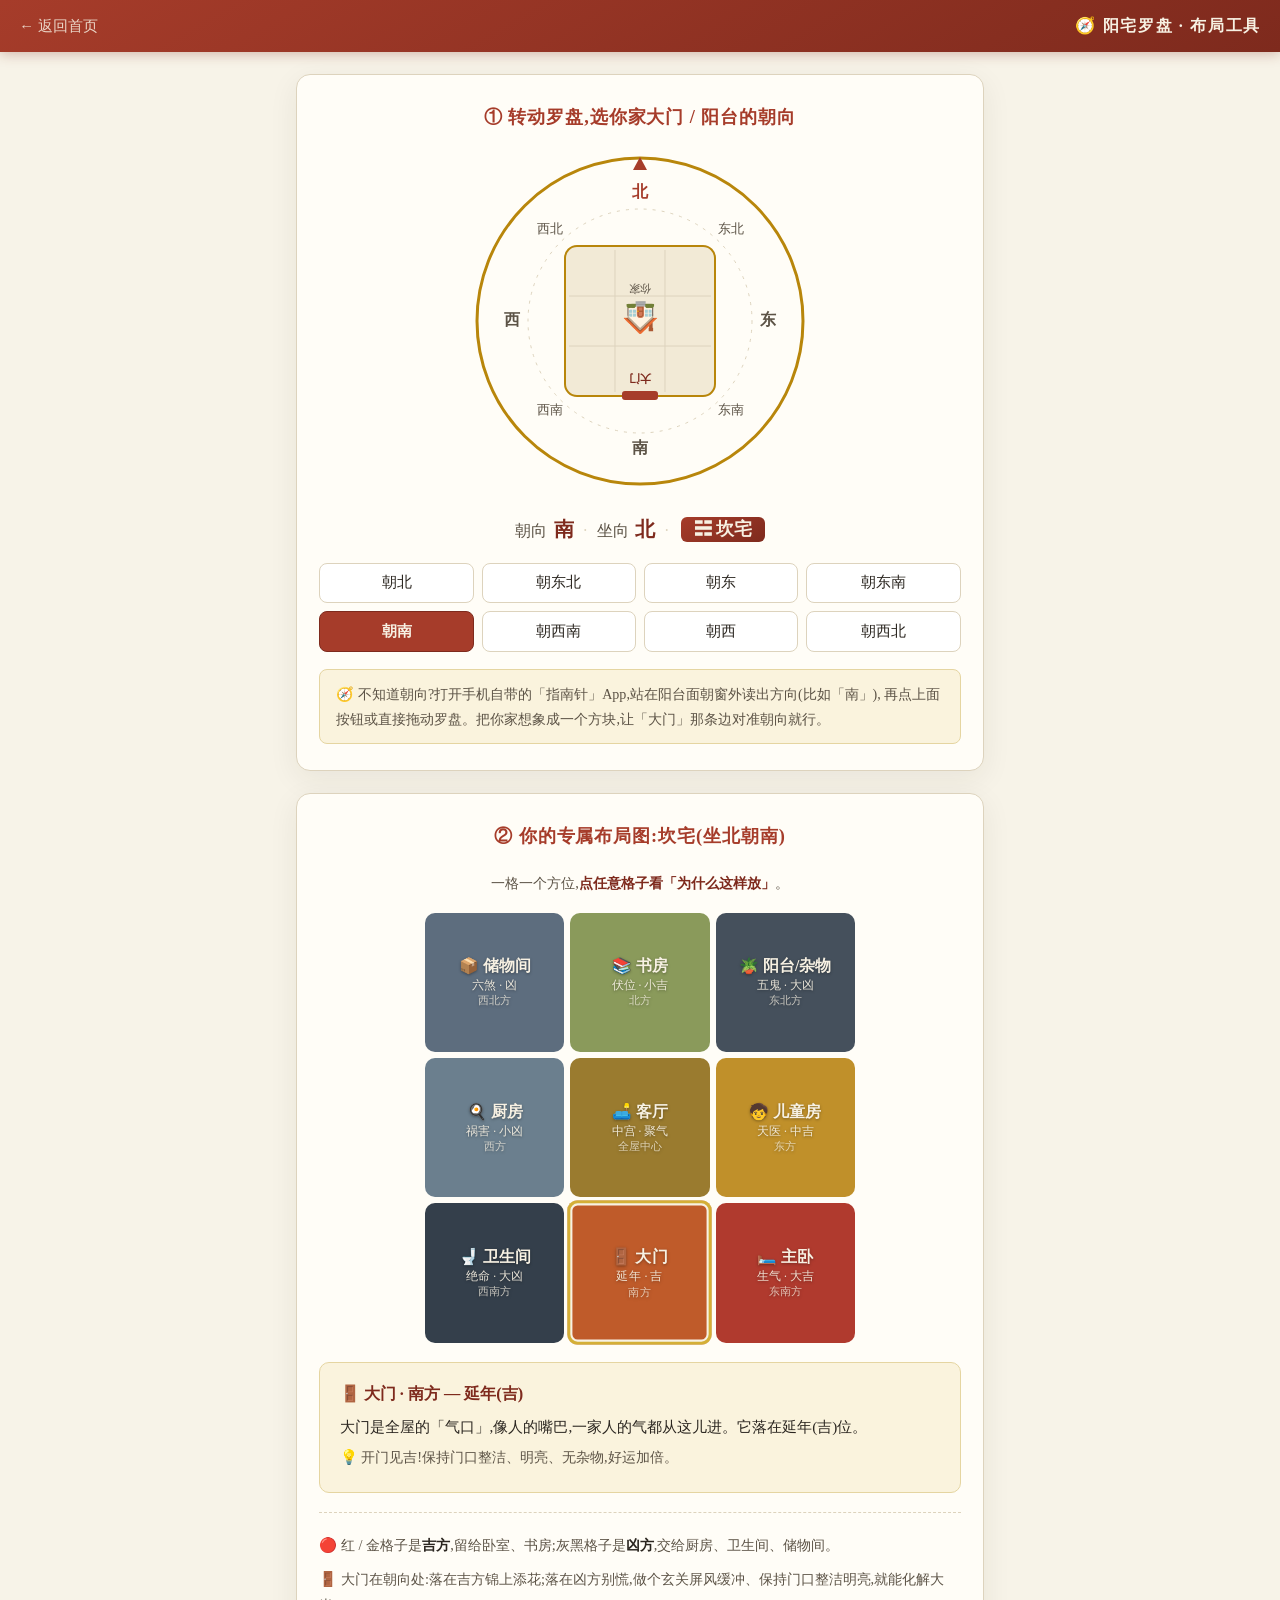
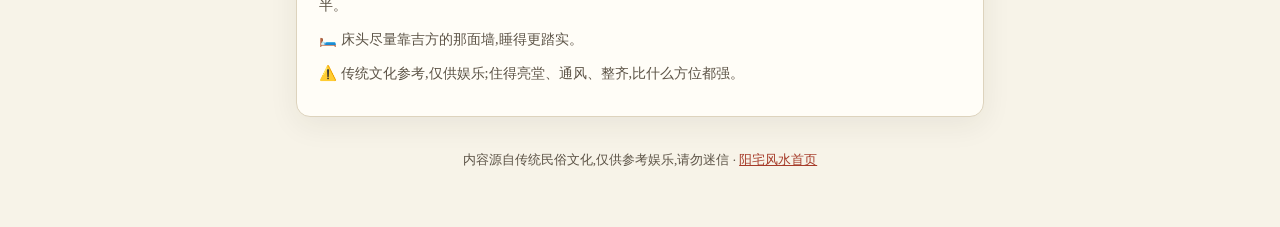
==== luopan.html @ 884d4f6b "新增阳宅罗盘布局工具:拖动罗盘选朝向,生成九宫格布局建议 - luopan.html:可拖拽/按钮选择的 SVG 罗盘,大门标记随方块旋转吸附 45° - 九宫格布局图:主卧/老人房/儿童房/书房占吉" ====
<!DOCTYPE html>
<html lang="zh-CN">
<head>
  <meta charset="UTF-8" />
  <meta name="viewport" content="width=device-width, initial-scale=1.0, viewport-fit=cover" />
  <title>阳宅罗盘 · 选朝向看布局</title>
  <meta name="description" content="像转动真罗盘一样选择你家朝向,自动生成九宫格布局建议:主卧放哪、厨房卫生间放哪,点一点就看懂。传统文化参考,请勿迷信。" />
  <meta name="theme-color" content="#a63c2a" />
  <link rel="manifest" href="manifest.webmanifest" />
  <link rel="icon" href="data:image/svg+xml,%3Csvg xmlns='http://www.w3.org/2000/svg' viewBox='0 0 100 100'%3E%3Ccircle cx='50' cy='50' r='46' fill='%23a63c2a'/%3E%3Ctext x='50' y='66' font-size='52' text-anchor='middle' fill='%23f7f1e3'%3E%E7%BD%97%3C/text%3E%3C/svg%3E" />
  <link rel="stylesheet" href="css/luopan.css" />
</head>
<body>

  <header class="app-top">
    <a class="back" href="index.html">← 返回首页</a>
    <div class="app-title">🧭 阳宅罗盘 · 布局工具</div>
  </header>

  <main class="app-main">

    <!-- 第 1 步:转罗盘 -->
    <section class="app-card">
      <h2 class="app-h2">① 转动罗盘,选你家大门 / 阳台的朝向</h2>
      <div class="dial-wrap" id="dial-wrap">
        <svg id="dial" viewBox="0 0 340 340" aria-label="阳宅罗盘,拖动选择朝向"></svg>
      </div>

      <div class="readout">
        <span class="readout-item">朝向 <b id="facing">南</b></span>
        <span class="readout-sep">·</span>
        <span class="readout-item">坐向 <b id="sitting">北</b></span>
        <span class="readout-sep">·</span>
        <span class="readout-item gua"><b id="gua-name">坎宅</b></span>
      </div>

      <div class="dir-grid" id="dir-grid"></div>

      <p class="app-hint">
        🧭 不知道朝向?打开手机自带的「指南针」App,站在阳台面朝窗外读出方向(比如「南」),
        再点上面按钮或直接拖动罗盘。把你家想象成一个方块,让「大门」那条边对准朝向就行。
      </p>
    </section>

    <!-- 第 2 步:布局建议 -->
    <section class="app-card">
      <h2 class="app-h2">② 你的专属布局图:<span id="layout-title"></span></h2>
      <p class="layout-hint">一格一个方位,<b>点任意格子看「为什么这样放」</b>。</p>
      <div class="layout-grid" id="layout-grid"></div>
      <div class="room-detail" id="room-detail">
        <p class="detail-placeholder">👆 点一下上面的格子,看摆放原因和小技巧。</p>
      </div>
      <ul class="layout-tips">
        <li>🔴 红 / 金格子是<b>吉方</b>,留给卧室、书房;灰黑格子是<b>凶方</b>,交给厨房、卫生间、储物间。</li>
        <li>🚪 大门在朝向处:落在吉方锦上添花;落在凶方别慌,做个玄关屏风缓冲、保持门口整洁明亮,就能化解大半。</li>
        <li>🛏️ 床头尽量靠吉方的那面墙,睡得更踏实。</li>
        <li>⚠️ 传统文化参考,仅供娱乐;住得亮堂、通风、整齐,比什么方位都强。</li>
      </ul>
    </section>

    <p class="app-footer">内容源自传统民俗文化,仅供参考娱乐,请勿迷信 · <a href="index.html">阳宅风水首页</a></p>
  </main>

  <script src="js/luopan.js"></script>
</body>
</html>
---- css/luopan.css ----
/* ========== 阳宅罗盘 · 布局工具 ========== */
:root {
  --paper: #f7f3e8;
  --paper-deep: #efe8d6;
  --ink: #2b2620;
  --ink-soft: #5c5346;
  --red: #a63c2a;
  --red-deep: #7e2a1d;
  --gold: #b8860b;
  --gold-soft: #d4af37;
  --gold-bg: #faf3dd;
  --gold-line: #e5d5a1;
  --line: #ddd3bd;
  --serif: "Noto Serif SC", "Songti SC", "STSong", "SimSun", "Source Han Serif SC", serif;
}

* { margin: 0; padding: 0; box-sizing: border-box; }

body {
  font-family: var(--serif);
  color: var(--ink);
  background: var(--paper);
  line-height: 1.8;
  -webkit-font-smoothing: antialiased;
  min-height: 100vh;
}

/* ---------- 顶栏 ---------- */
.app-top {
  position: sticky;
  top: 0;
  z-index: 50;
  display: flex;
  align-items: center;
  justify-content: space-between;
  gap: 1rem;
  padding: 0.7rem 1.2rem;
  background: linear-gradient(150deg, var(--red), var(--red-deep));
  color: #f7f1e3;
  box-shadow: 0 2px 12px rgba(126, 42, 29, 0.3);
}

.app-top .back {
  color: rgba(247, 241, 227, 0.85);
  text-decoration: none;
  font-size: 0.92rem;
  white-space: nowrap;
}

.app-top .back:hover { color: #fff; }

.app-title { font-weight: 700; letter-spacing: 0.1em; font-size: 1.02rem; text-align: center; }

/* ---------- 主体 ---------- */
.app-main {
  max-width: 720px;
  margin: 0 auto;
  padding: 1.4rem 1rem 2.5rem;
}

.app-card {
  background: #fffdf7;
  border: 1px solid var(--line);
  border-radius: 14px;
  padding: 1.6rem 1.4rem;
  margin-bottom: 1.4rem;
  box-shadow: 0 8px 30px rgba(43, 38, 32, 0.07);
}

.app-h2 {
  font-size: 1.15rem;
  color: var(--red);
  letter-spacing: 0.05em;
  margin-bottom: 1.1rem;
  text-align: center;
}

.app-hint {
  margin-top: 1.1rem;
  font-size: 0.88rem;
  color: var(--ink-soft);
  background: var(--gold-bg);
  border: 1px solid var(--gold-line);
  border-radius: 8px;
  padding: 0.7rem 1rem;
}

/* ---------- 罗盘 ---------- */
.dial-wrap {
  display: flex;
  justify-content: center;
  touch-action: none;
  user-select: none;
  -webkit-user-select: none;
}

#dial {
  width: min(340px, 82vw);
  height: auto;
  cursor: grab;
  touch-action: none;
}

#dial:active { cursor: grabbing; }

/* ---------- 读数 ---------- */
.readout {
  display: flex;
  align-items: baseline;
  justify-content: center;
  gap: 0.6rem;
  margin: 1.2rem 0 1rem;
  font-size: 1rem;
  color: var(--ink-soft);
  flex-wrap: wrap;
}

.readout-item b { color: var(--red-deep); font-size: 1.25rem; margin-left: 0.15rem; }
.readout-sep { color: var(--line); }

.readout-item.gua b {
  background: linear-gradient(150deg, var(--red), var(--red-deep));
  color: #f7f1e3;
  font-size: 1.1rem;
  padding: 0.15rem 0.8rem;
  border-radius: 6px;
}

/* ---------- 方向按钮 ---------- */
.dir-grid {
  display: grid;
  grid-template-columns: repeat(4, 1fr);
  gap: 0.5rem;
}

.dir-grid button {
  font-family: var(--serif);
  font-size: 0.95rem;
  padding: 0.55rem 0;
  border: 1px solid var(--line);
  border-radius: 8px;
  background: #fff;
  color: var(--ink);
  cursor: pointer;
  transition: all 0.15s;
}

.dir-grid button:hover { border-color: var(--gold); }

.dir-grid button.active {
  background: var(--red);
  border-color: var(--red-deep);
  color: #f7f1e3;
  font-weight: 700;
}

/* ---------- 布局图 ---------- */
.layout-hint {
  text-align: center;
  font-size: 0.9rem;
  color: var(--ink-soft);
  margin-bottom: 1rem;
}
.layout-hint b { color: var(--red-deep); }

.layout-grid {
  display: grid;
  grid-template-columns: repeat(3, 1fr);
  gap: 6px;
  max-width: 430px;
  margin: 0 auto 1.2rem;
}

.layout-grid .cell {
  aspect-ratio: 1;
  border: none;
  border-radius: 10px;
  color: #f7f1e3;
  font-family: var(--serif);
  display: flex;
  flex-direction: column;
  align-items: center;
  justify-content: center;
  gap: 1px;
  cursor: pointer;
  padding: 0.25rem;
  transition: transform 0.15s, box-shadow 0.15s;
  text-shadow: 0 1px 3px rgba(0, 0, 0, 0.35);
}

.layout-grid .cell:hover { transform: scale(1.04); }

.layout-grid .cell.active {
  box-shadow: inset 0 0 0 3px #f7f1e3, 0 4px 14px rgba(43, 38, 32, 0.25);
  transform: scale(1.04);
}

.layout-grid .cell.door {
  box-shadow: inset 0 0 0 3px var(--gold-soft);
}

.layout-grid .cell.door.active {
  box-shadow: inset 0 0 0 3px var(--gold-soft), inset 0 0 0 5px #f7f1e3;
}

.cell-room { font-weight: 700; font-size: 0.98rem; }
.cell-star { font-size: 0.72rem; opacity: 0.92; }
.cell-dir { font-size: 0.68rem; opacity: 0.75; }

.room-detail {
  background: var(--gold-bg);
  border: 1px solid var(--gold-line);
  border-radius: 10px;
  padding: 1rem 1.2rem;
  min-height: 6.2rem;
  font-size: 0.95rem;
}

.room-detail h4 { color: var(--red-deep); margin-bottom: 0.3rem; font-size: 1.02rem; }
.room-detail p { margin-bottom: 0.3rem; }
.room-detail .detail-tip { color: var(--ink-soft); font-size: 0.9rem; }
.room-detail .detail-placeholder { color: var(--ink-soft); text-align: center; padding-top: 1.6rem; }

.layout-tips {
  list-style: none;
  margin-top: 1.2rem;
  border-top: 1px dashed var(--line);
  padding-top: 1rem;
}

.layout-tips li {
  font-size: 0.9rem;
  color: var(--ink-soft);
  padding: 0.25rem 0;
}

.layout-tips li b { color: var(--ink); }

.app-footer {
  text-align: center;
  font-size: 0.82rem;
  color: var(--ink-soft);
  padding: 0.5rem 0 1rem;
}

.app-footer a { color: var(--red); }

@media (max-width: 480px) {
  .app-card { padding: 1.2rem 1rem; }
  .cell-room { font-size: 0.85rem; }
  .cell-star { font-size: 0.64rem; }
  .dir-grid button { font-size: 0.85rem; }
}
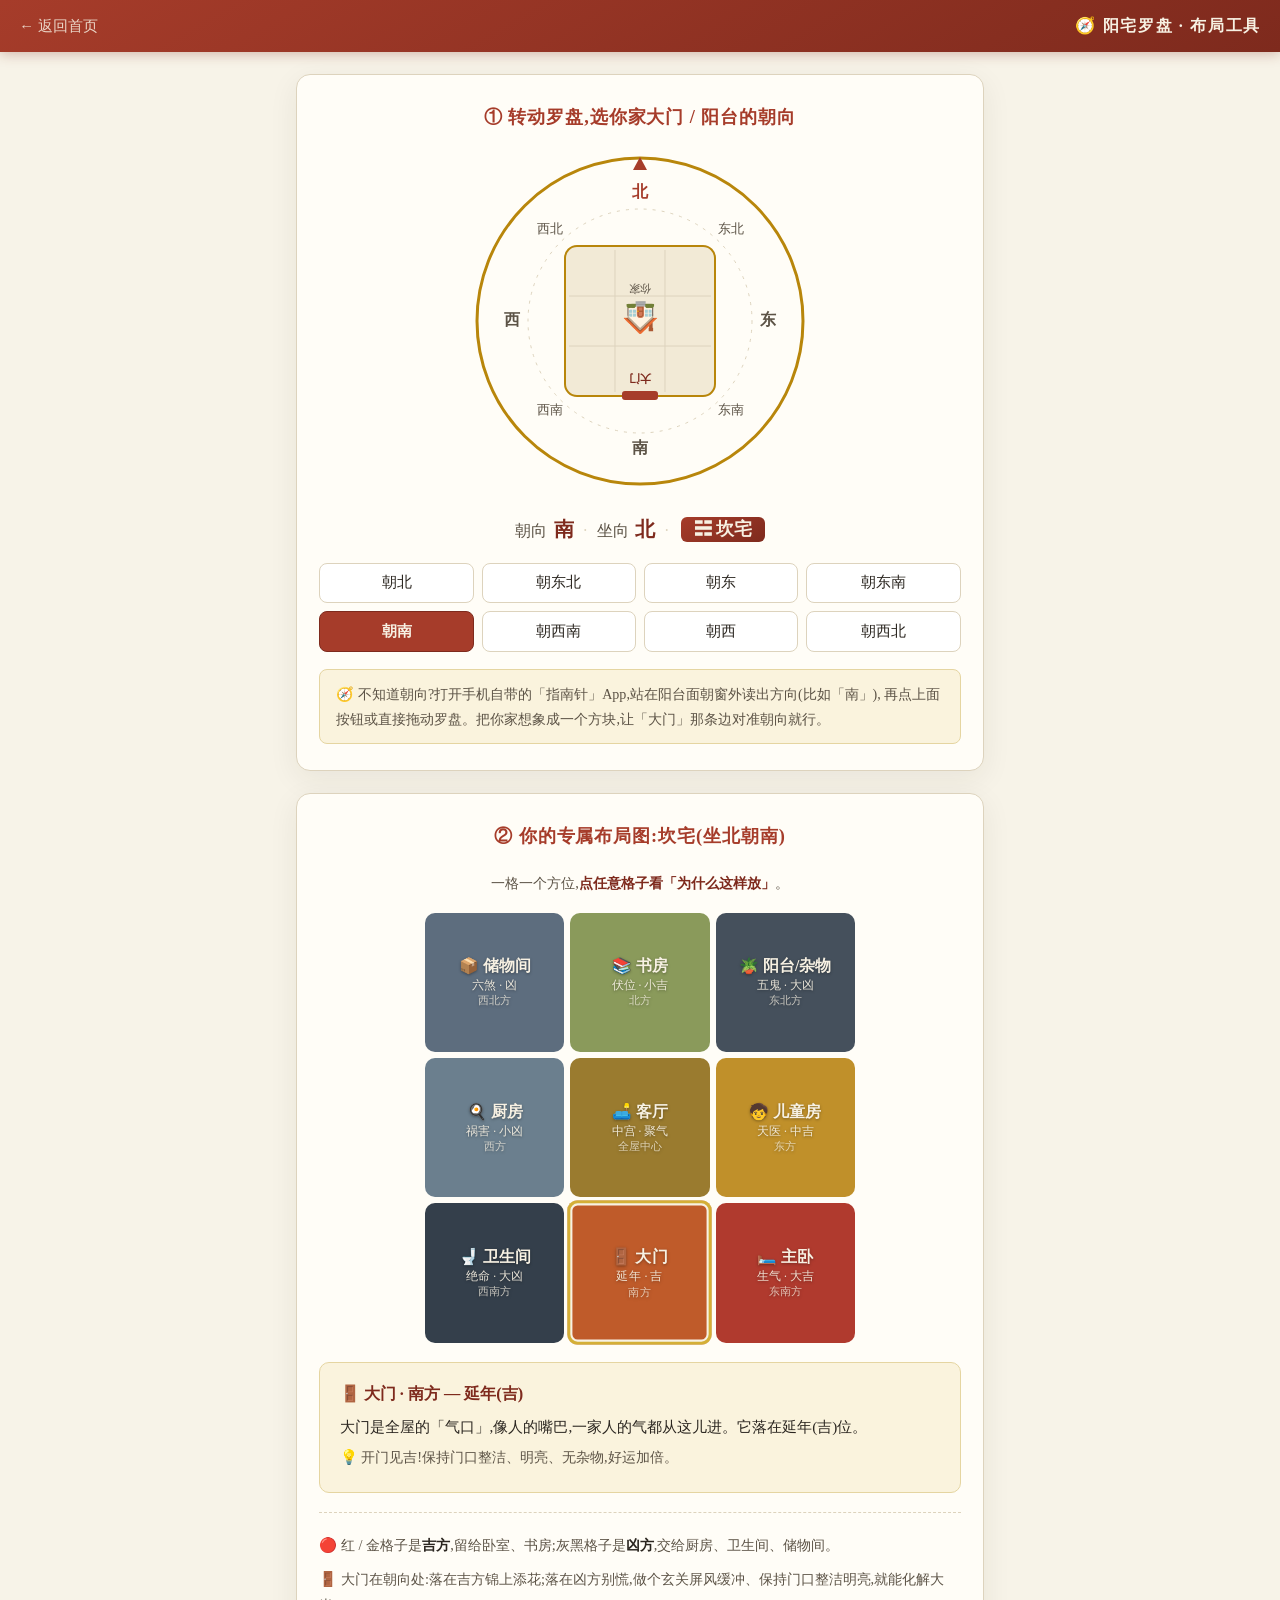
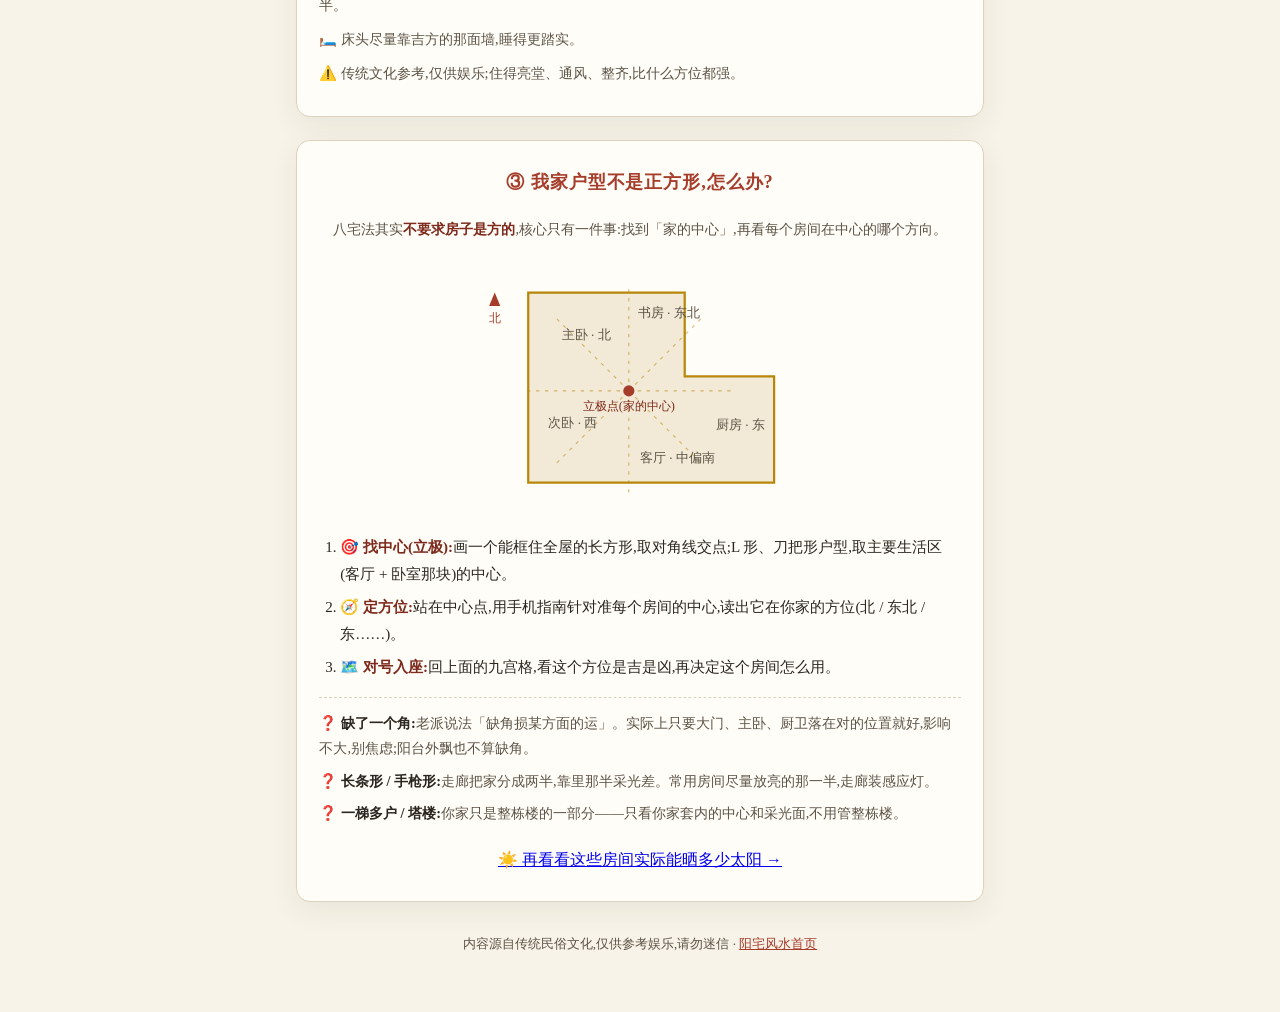
==== commit 6e4db30c: "新增日照模拟器与「非九宫格户型」分析方法 - sunlight.html:按纬度+朝向模拟一年四季太阳(ENU 向量法计算高度/方位角)   · 四季卡片:日出日落、昼长、朝向墙面受晒时长、正午太阳高" ====
--- a/luopan.html
+++ b/luopan.html
@@ -58,7 +58,53 @@
       </ul>
     </section>
 
+    <!-- 第 3 步:不是九宫格怎么办 -->
+    <section class="app-card">
+      <h2 class="app-h2">③ 我家户型不是正方形,怎么办?</h2>
+      <p class="layout-hint">八宅法其实<b>不要求房子是方的</b>,核心只有一件事:找到「家的中心」,再看每个房间在中心的哪个方向。</p>
+
+      <svg class="plan-svg" viewBox="0 0 340 232" role="img" aria-label="L形户型立极示意图:从中心点看各房间方位">
+        <polygon points="70,30 210,30 210,105 290,105 290,200 70,200" fill="#f2ead6" stroke="#b8860b" stroke-width="2"/>
+        <g stroke="#b8860b" stroke-width="1" stroke-dasharray="3 5" opacity="0.55">
+          <line x1="160" y1="118" x2="160" y2="23"/>
+          <line x1="160" y1="118" x2="227" y2="51"/>
+          <line x1="160" y1="118" x2="255" y2="118"/>
+          <line x1="160" y1="118" x2="227" y2="185"/>
+          <line x1="160" y1="118" x2="160" y2="213"/>
+          <line x1="160" y1="118" x2="93" y2="185"/>
+          <line x1="160" y1="118" x2="65" y2="118"/>
+          <line x1="160" y1="118" x2="93" y2="51"/>
+        </g>
+        <circle cx="160" cy="118" r="5" fill="#a63c2a"/>
+        <text x="160" y="135" font-size="11" fill="#7e2a1d" text-anchor="middle">立极点(家的中心)</text>
+        <text x="100" y="72" font-size="12" fill="#5c5346">主卧 · 北</text>
+        <text x="168" y="52" font-size="12" fill="#5c5346">书房 · 东北</text>
+        <text x="88" y="150" font-size="12" fill="#5c5346">次卧 · 西</text>
+        <text x="238" y="152" font-size="12" fill="#5c5346">厨房 · 东</text>
+        <text x="170" y="182" font-size="12" fill="#5c5346">客厅 · 中偏南</text>
+        <polygon points="40,30 35,42 45,42" fill="#a63c2a"/>
+        <text x="40" y="56" font-size="11" fill="#a63c2a" text-anchor="middle">北</text>
+      </svg>
+
+      <ol class="plan-steps">
+        <li><b>🎯 找中心(立极):</b>画一个能框住全屋的长方形,取对角线交点;L 形、刀把形户型,取主要生活区(客厅 + 卧室那块)的中心。</li>
+        <li><b>🧭 定方位:</b>站在中心点,用手机指南针对准每个房间的中心,读出它在你家的方位(北 / 东北 / 东……)。</li>
+        <li><b>🗺️ 对号入座:</b>回上面的九宫格,看这个方位是吉是凶,再决定这个房间怎么用。</li>
+      </ol>
+
+      <div class="faq-box">
+        <p><b>❓ 缺了一个角:</b>老派说法「缺角损某方面的运」。实际上只要大门、主卧、厨卫落在对的位置就好,影响不大,别焦虑;阳台外飘也不算缺角。</p>
+        <p><b>❓ 长条形 / 手枪形:</b>走廊把家分成两半,靠里那半采光差。常用房间尽量放亮的那一半,走廊装感应灯。</p>
+        <p><b>❓ 一梯多户 / 塔楼:</b>你家只是整栋楼的一部分——只看你家套内的中心和采光面,不用管整栋楼。</p>
+      </div>
+
+      <div class="plan-cta">
+        <a class="btn btn-primary" href="sunlight.html">☀️ 再看看这些房间实际能晒多少太阳 →</a>
+      </div>
+    </section>
+
     <p class="app-footer">内容源自传统民俗文化,仅供参考娱乐,请勿迷信 · <a href="index.html">阳宅风水首页</a></p>
+
   </main>
 
   <script src="js/luopan.js"></script>
--- a/css/luopan.css
+++ b/css/luopan.css
@@ -245,6 +245,21 @@
 
 .app-footer a { color: var(--red); }
 
+/* ---------- 户型不是九宫格 ---------- */
+.plan-svg { width: 100%; max-width: 380px; display: block; margin: 0 auto 1rem; }
+
+.plan-steps { margin: 0 0 1rem 1.3rem; }
+
+.plan-steps li { font-size: 0.94rem; margin: 0.35rem 0; }
+.plan-steps li b { color: var(--red-deep); }
+
+.faq-box { border-top: 1px dashed var(--line); padding-top: 0.8rem; }
+
+.faq-box p { font-size: 0.9rem; color: var(--ink-soft); margin-bottom: 0.4rem; }
+.faq-box p b { color: var(--ink); }
+
+.plan-cta { text-align: center; margin-top: 1.2rem; }
+
 @media (max-width: 480px) {
   .app-card { padding: 1.2rem 1rem; }
   .cell-room { font-size: 0.85rem; }
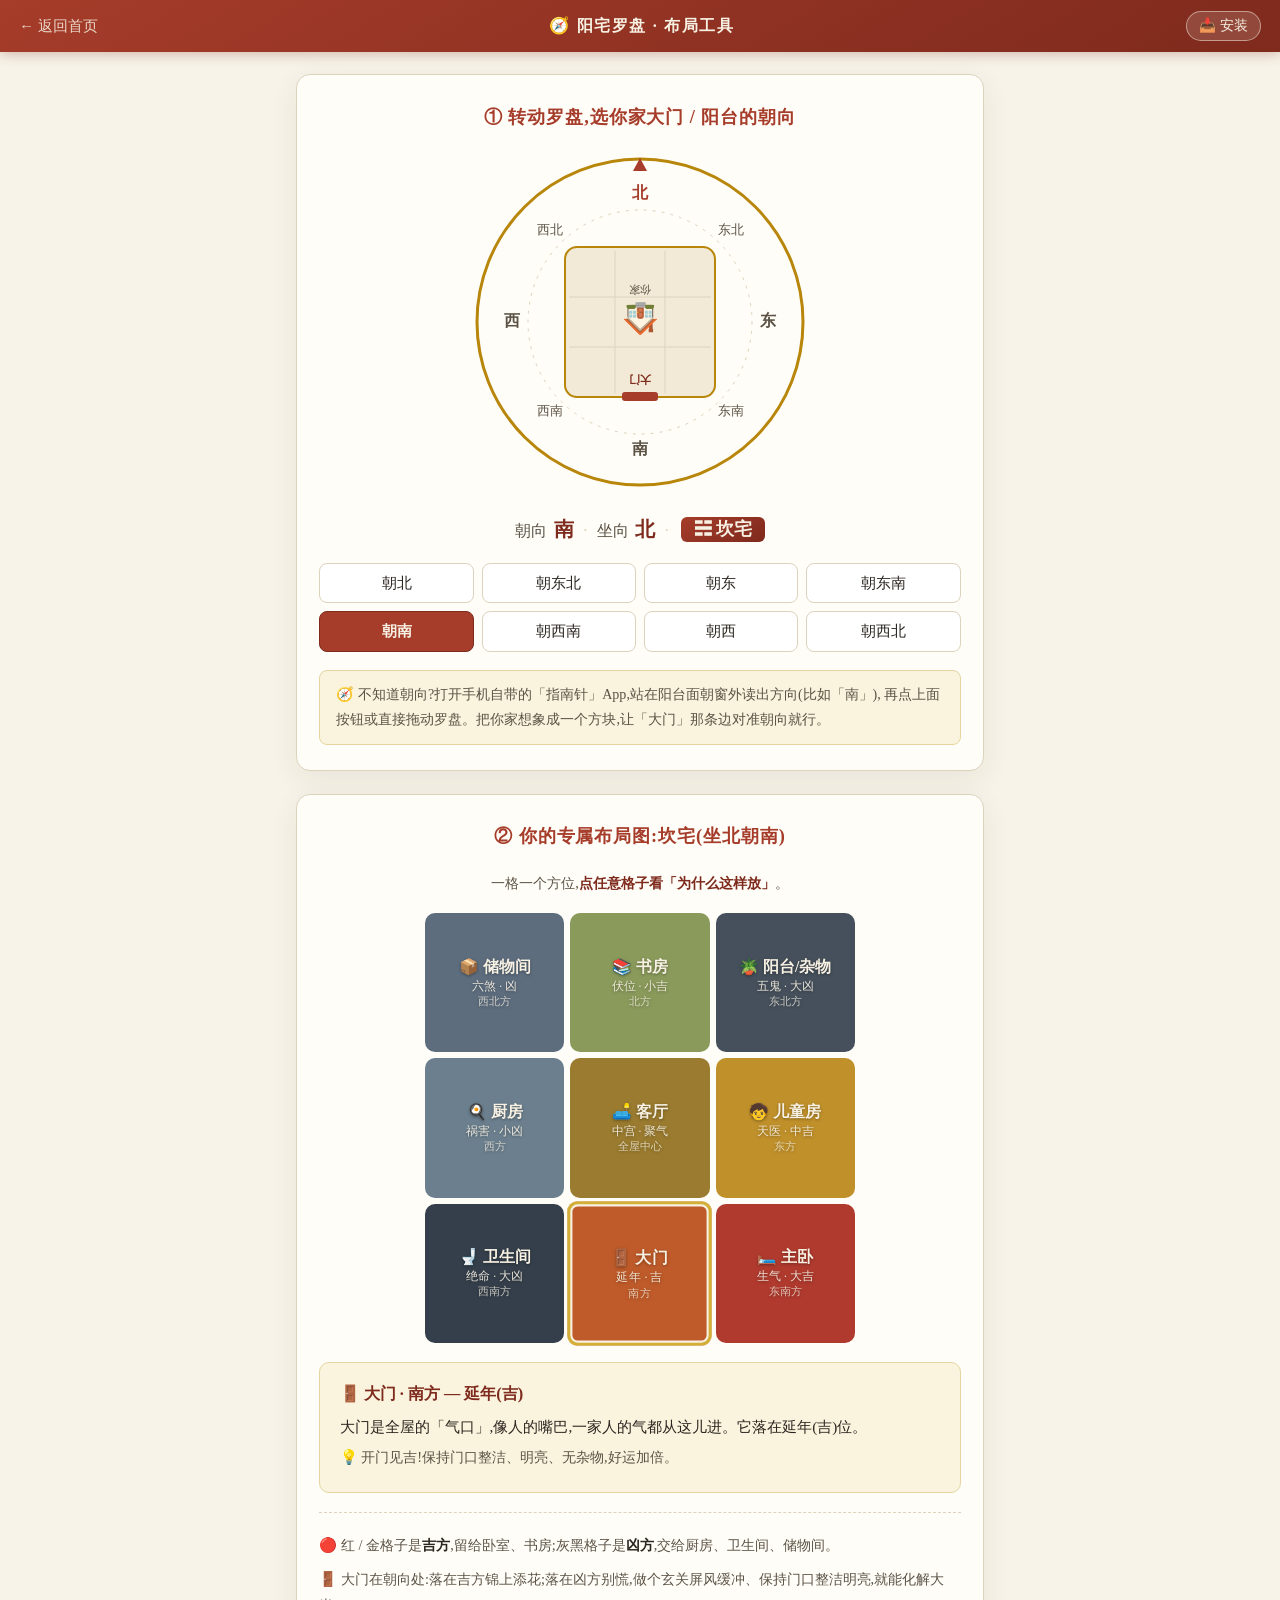
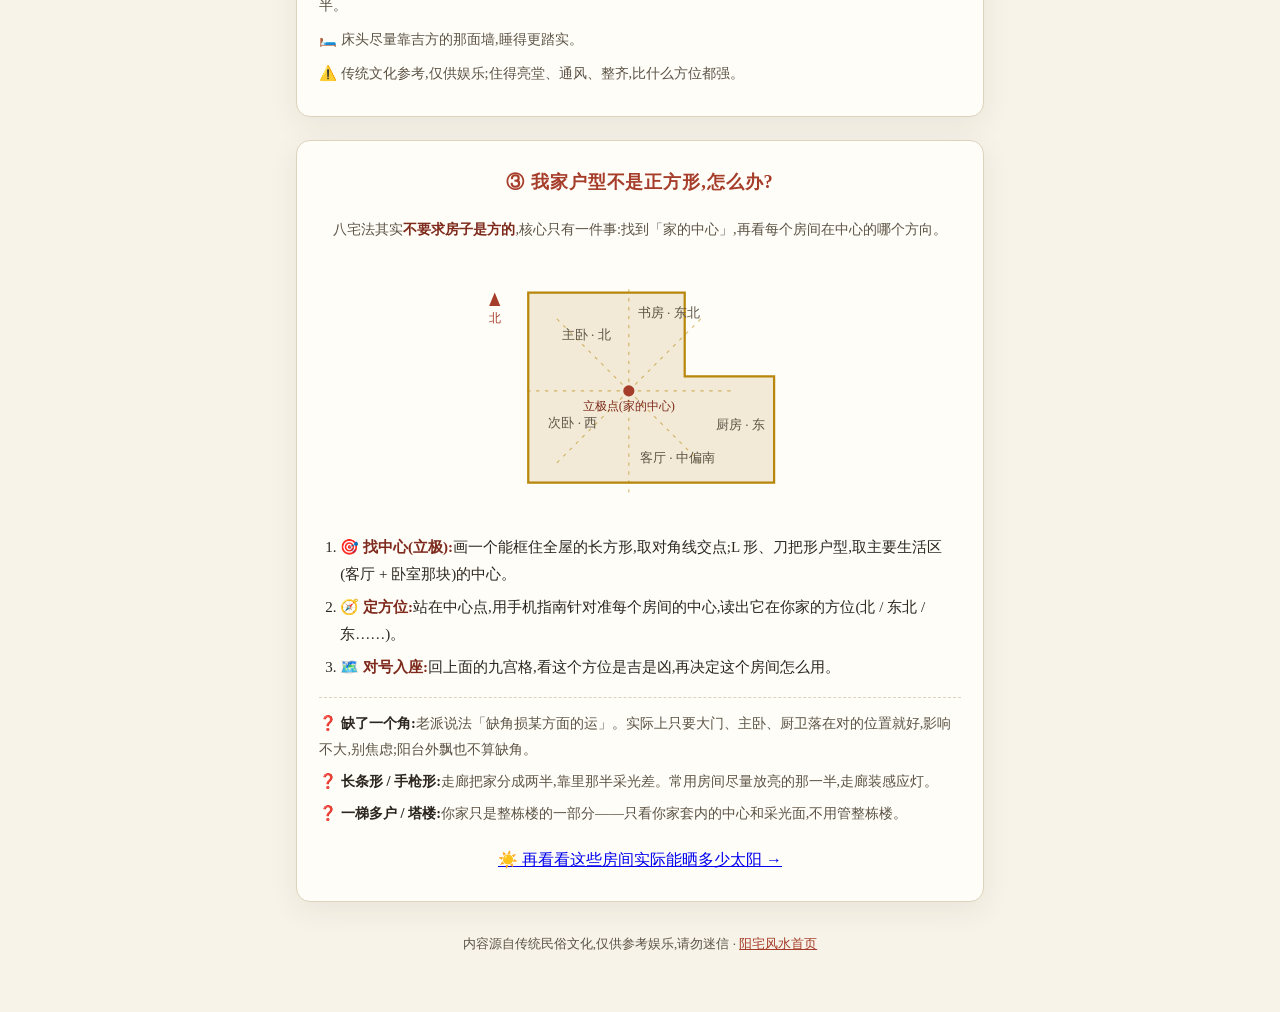
==== commit d6fb660c: "支持安装到桌面/主屏幕(PWA) - 生成 PNG 图标(192/512/maskable/apple-touch 180),qlmanage 栅格化 - manifest 完善:scope/star" ====
--- a/luopan.html
+++ b/luopan.html
@@ -6,7 +6,11 @@
   <title>阳宅罗盘 · 选朝向看布局</title>
   <meta name="description" content="像转动真罗盘一样选择你家朝向,自动生成九宫格布局建议:主卧放哪、厨房卫生间放哪,点一点就看懂。传统文化参考,请勿迷信。" />
   <meta name="theme-color" content="#a63c2a" />
+  <meta name="apple-mobile-web-app-capable" content="yes" />
+  <meta name="apple-mobile-web-app-status-bar-style" content="black-translucent" />
+  <meta name="apple-mobile-web-app-title" content="阳宅风水" />
   <link rel="manifest" href="manifest.webmanifest" />
+  <link rel="apple-touch-icon" href="icons/apple-touch-icon.png" />
   <link rel="icon" href="data:image/svg+xml,%3Csvg xmlns='http://www.w3.org/2000/svg' viewBox='0 0 100 100'%3E%3Ccircle cx='50' cy='50' r='46' fill='%23a63c2a'/%3E%3Ctext x='50' y='66' font-size='52' text-anchor='middle' fill='%23f7f1e3'%3E%E7%BD%97%3C/text%3E%3C/svg%3E" />
   <link rel="stylesheet" href="css/luopan.css" />
 </head>
@@ -15,6 +19,7 @@
   <header class="app-top">
     <a class="back" href="index.html">← 返回首页</a>
     <div class="app-title">🧭 阳宅罗盘 · 布局工具</div>
+    <button class="install-btn top-install" type="button" title="安装到桌面 / 主屏幕">📥 安装</button>
   </header>
 
   <main class="app-main">
@@ -108,5 +113,9 @@
   </main>
 
   <script src="js/luopan.js"></script>
+  <script src="js/install.js"></script>
+  <script>
+    if ('serviceWorker' in navigator) addEventListener('load', () => navigator.serviceWorker.register('sw.js'));
+  </script>
 </body>
 </html>
--- a/css/luopan.css
+++ b/css/luopan.css
@@ -51,6 +51,20 @@
 
 .app-title { font-weight: 700; letter-spacing: 0.1em; font-size: 1.02rem; text-align: center; }
 
+.top-install {
+  font-family: var(--serif);
+  font-size: 0.85rem;
+  padding: 0.3rem 0.75rem;
+  border-radius: 999px;
+  border: 1px solid rgba(247, 241, 227, 0.5);
+  background: rgba(247, 241, 227, 0.15);
+  color: #f7f1e3;
+  cursor: pointer;
+  white-space: nowrap;
+}
+
+.top-install:hover { background: rgba(247, 241, 227, 0.3); }
+
 /* ---------- 主体 ---------- */
 .app-main {
   max-width: 720px;
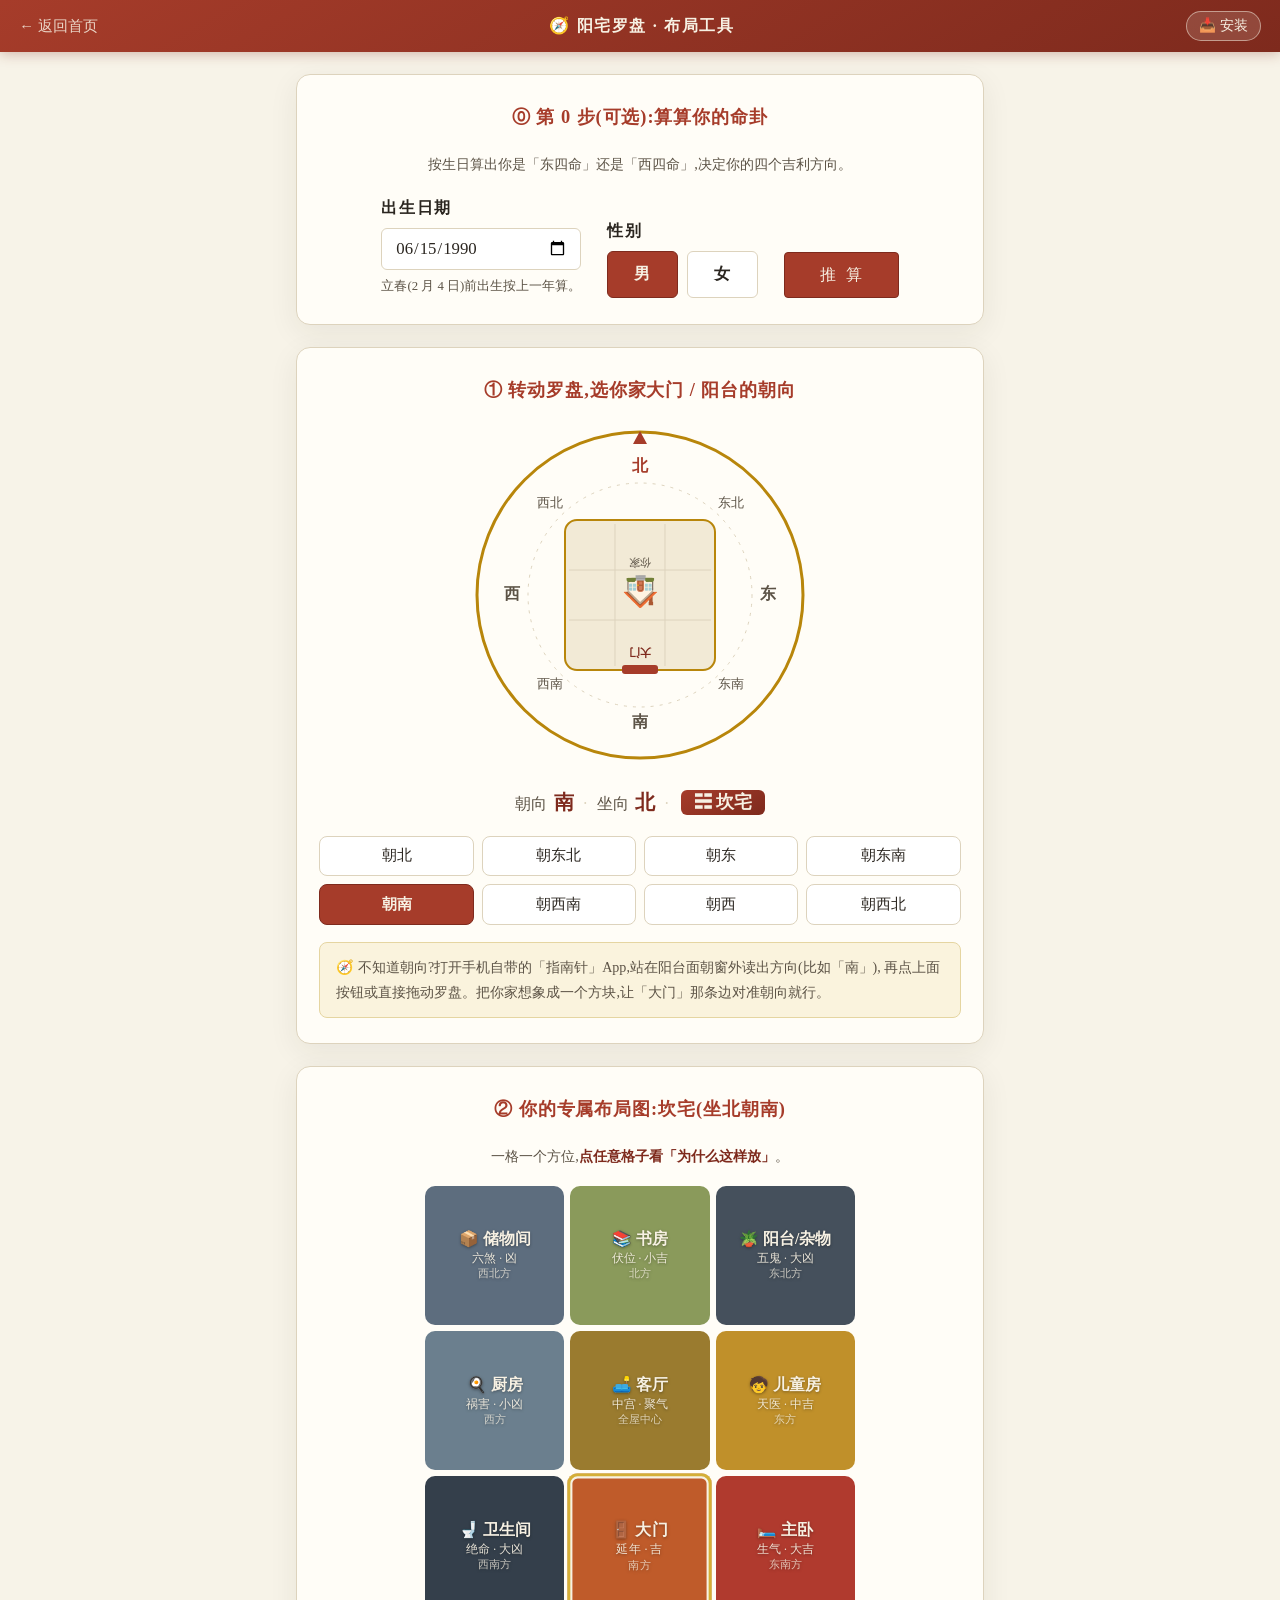
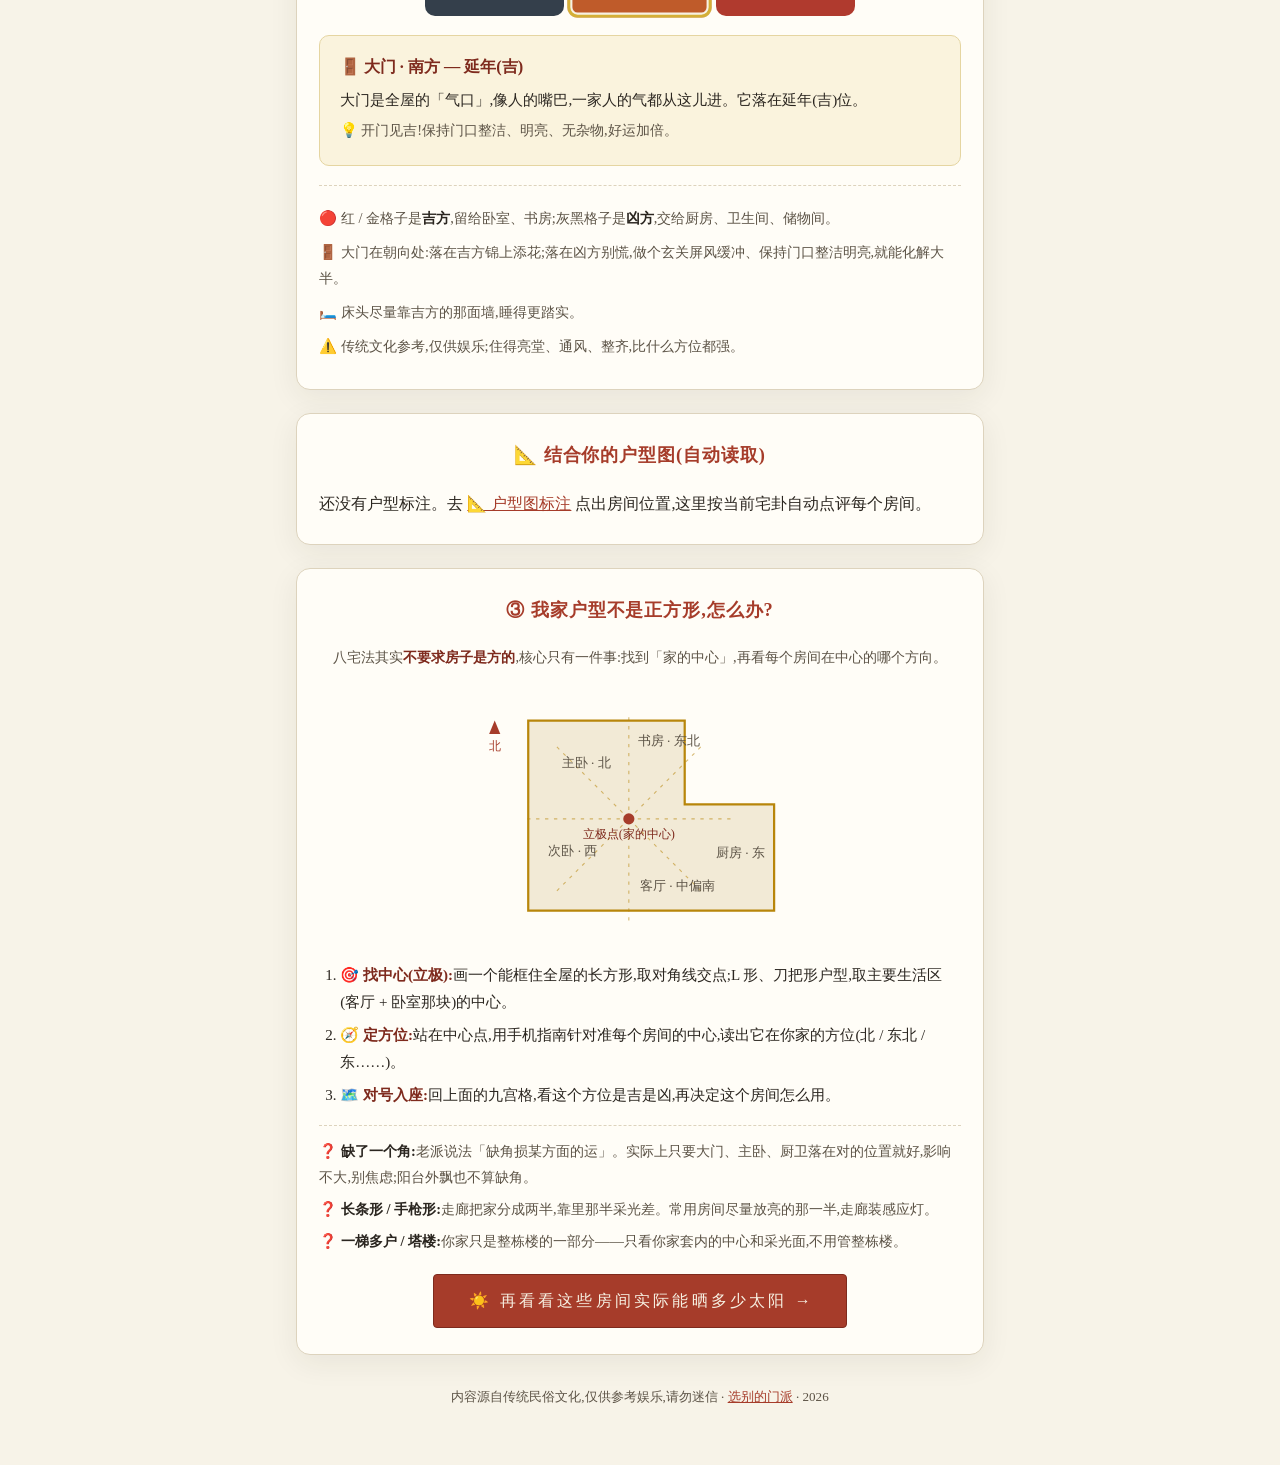
==== commit e743e704: "新增四大门派体系:峦头、玄空飞星、金锁玉关 + 户型图标注器 - 首页改版:第一屏为门派选择(八宅/峦头/玄空/金锁 + 通用工具卡) - upload.html 户型图标注器:上传平面图(仅本地处理" ====
--- a/luopan.html
+++ b/luopan.html
@@ -23,6 +23,49 @@
   </header>
 
   <main class="app-main">
+
+    <!-- 第 0 步:命卦测算 -->
+    <section class="app-card" id="calc">
+      <h2 class="app-h2">⓪ 第 0 步(可选):算算你的命卦</h2>
+      <p class="layout-hint">按生日算出你是「东四命」还是「西四命」,决定你的四个吉利方向。</p>
+      <form id="calc-form" class="calc-form">
+        <div class="field">
+          <label for="birthdate">出生日期</label>
+          <input type="date" id="birthdate" name="birthdate" value="1990-06-15" required />
+          <small>立春(2 月 4 日)前出生按上一年算。</small>
+        </div>
+        <div class="field">
+          <label>性别</label>
+          <div class="radio-row">
+            <label class="radio"><input type="radio" name="gender" value="male" checked /><span>男</span></label>
+            <label class="radio"><input type="radio" name="gender" value="female" /><span>女</span></label>
+          </div>
+        </div>
+        <button type="submit" class="btn btn-primary">推 算</button>
+      </form>
+
+      <div id="calc-result" class="calc-result" hidden>
+        <div class="result-head">
+          <div class="gua-badge"><span id="result-gua-symbol"></span><strong id="result-gua-name"></strong><em id="result-gua-trigram"></em></div>
+          <div class="result-meta"><p id="result-year"></p></div>
+        </div>
+        <div class="plain-summary" id="result-summary"></div>
+        <div class="result-body">
+          <div class="result-compass" id="calc-compass"></div>
+          <div class="result-lists">
+            <div class="list-block good">
+              <h3>✅ 四个吉利方向(多用)</h3>
+              <ul id="result-good"></ul>
+            </div>
+            <div class="list-block bad">
+              <h3>🚫 四个不吉利方向(少待)</h3>
+              <ul id="result-bad"></ul>
+            </div>
+            <p class="sleep-tip" id="result-sleep"></p>
+          </div>
+        </div>
+      </div>
+    </section>
 
     <!-- 第 1 步:转罗盘 -->
     <section class="app-card">
@@ -61,6 +104,12 @@
         <li>🛏️ 床头尽量靠吉方的那面墙,睡得更踏实。</li>
         <li>⚠️ 传统文化参考,仅供娱乐;住得亮堂、通风、整齐,比什么方位都强。</li>
       </ul>
+    </section>
+
+    <!-- 户型图读取 -->
+    <section class="app-card" id="plan-result">
+      <h2 class="app-h2">📐 结合你的户型图(自动读取)</h2>
+      <div id="plan-body"><p class="detail-placeholder">还没有户型标注。去 <a href="upload.html" style="color:#a63c2a">📐 户型图标注</a> 点出房间位置,这里按当前宅卦自动点评每个房间。</p></div>
     </section>
 
     <!-- 第 3 步:不是九宫格怎么办 -->
@@ -108,7 +157,7 @@
       </div>
     </section>
 
-    <p class="app-footer">内容源自传统民俗文化,仅供参考娱乐,请勿迷信 · <a href="index.html">阳宅风水首页</a></p>
+    <p class="app-footer">内容源自传统民俗文化,仅供参考娱乐,请勿迷信 · <a href="index.html">选别的门派</a> · <span id="footer-year"></span></p>
 
   </main>
 
--- a/css/luopan.css
+++ b/css/luopan.css
@@ -274,6 +274,97 @@
 
 .plan-cta { text-align: center; margin-top: 1.2rem; }
 
+/* ---------- 按钮(与首页一致) ---------- */
+.btn {
+  display: inline-block;
+  padding: 0.72rem 2rem;
+  border-radius: 4px;
+  border: 1px solid transparent;
+  font-family: var(--serif);
+  font-size: 1rem;
+  letter-spacing: 0.2em;
+  text-indent: 0.2em;
+  text-decoration: none;
+  cursor: pointer;
+  transition: all 0.2s;
+}
+
+.btn-primary { background: var(--red); color: #f7f1e3; border-color: var(--red-deep); }
+.btn-primary:hover { background: var(--red-deep); }
+
+.btn-ghost { background: transparent; color: #f7f1e3; border-color: rgba(247, 241, 227, 0.6); }
+.btn-ghost:hover { border-color: #f7f1e3; background: rgba(247, 241, 227, 0.08); }
+
+/* ---------- 命卦测算(第 0 步) ---------- */
+.calc-form { display: flex; gap: 1.6rem; align-items: flex-end; flex-wrap: wrap; justify-content: center; }
+
+.field { display: flex; flex-direction: column; gap: 0.35rem; }
+.field label { font-weight: 700; letter-spacing: 0.1em; }
+
+.field input[type="date"] {
+  font-family: var(--serif);
+  font-size: 1.05rem;
+  padding: 0.55rem 0.8rem;
+  border: 1px solid var(--line);
+  border-radius: 6px;
+  background: #fff;
+  color: var(--ink);
+}
+
+.field small { color: var(--ink-soft); font-size: 0.8rem; }
+
+.radio-row { display: flex; gap: 0.6rem; }
+.radio input { position: absolute; opacity: 0; }
+.radio span {
+  display: inline-block; padding: 0.5rem 1.6rem;
+  border: 1px solid var(--line); border-radius: 6px;
+  cursor: pointer; background: #fff; transition: all 0.15s;
+}
+.radio input:checked + span { background: var(--red); border-color: var(--red-deep); color: #f7f1e3; }
+
+.calc-result { margin-top: 1.8rem; border-top: 1px dashed var(--line); padding-top: 1.6rem; }
+
+.result-head { display: flex; align-items: center; gap: 1.6rem; flex-wrap: wrap; justify-content: center; margin-bottom: 1.4rem; }
+
+.gua-badge {
+  display: flex; align-items: baseline; gap: 0.55rem;
+  background: linear-gradient(150deg, var(--red), var(--red-deep));
+  color: #f7f1e3; padding: 0.8rem 1.8rem; border-radius: 8px;
+  box-shadow: 0 6px 18px rgba(126, 42, 29, 0.35);
+}
+.gua-badge span { font-size: 1.6rem; color: var(--gold-soft); }
+.gua-badge strong { font-size: 1.5rem; letter-spacing: 0.15em; }
+.gua-badge em { font-style: normal; opacity: 0.85; }
+.result-meta { text-align: center; color: var(--ink-soft); font-size: 0.9rem; }
+
+.plain-summary {
+  max-width: 860px; margin: 0 auto 1.8rem;
+  background: var(--gold-bg); border: 1px solid var(--gold-line);
+  border-radius: 8px; padding: 0.9rem 1.3rem;
+  font-size: 1rem; line-height: 1.9;
+}
+.plain-summary b { color: var(--red-deep); }
+
+.result-body { display: grid; grid-template-columns: minmax(240px, 360px) 1fr; gap: 2rem; align-items: center; }
+@media (max-width: 720px) { .result-body { grid-template-columns: 1fr; } }
+
+.result-compass svg { width: 100%; max-width: 360px; height: auto; display: block; margin: 0 auto; }
+.result-lists { display: grid; gap: 1rem; align-content: start; }
+
+.list-block { border: 1px solid var(--line); border-radius: 8px; padding: 0.9rem 1.2rem; background: #fff; }
+.list-block.good { border-left: 4px solid var(--red); }
+.list-block.bad { border-left: 4px solid #45505c; }
+.list-block h3 { font-size: 1rem; letter-spacing: 0.06em; margin-bottom: 0.4rem; }
+.list-block.good h3 { color: var(--red); }
+.list-block.bad h3 { color: #45505c; }
+.list-block ul { list-style: none; }
+.list-block li { padding: 0.4rem 0; border-bottom: 1px dashed var(--line); font-size: 0.93rem; }
+.list-block li:last-child { border-bottom: none; }
+.list-block li b { display: block; }
+.list-block li small { display: block; color: var(--ink-soft); font-size: 0.86rem; line-height: 1.7; }
+
+.sleep-tip { background: #f2efe4; border-radius: 8px; padding: 0.8rem 1.2rem; font-size: 0.92rem; color: var(--ink-soft); }
+
 @media (max-width: 480px) {
   .app-card { padding: 1.2rem 1rem; }
   .cell-room { font-size: 0.85rem; }
